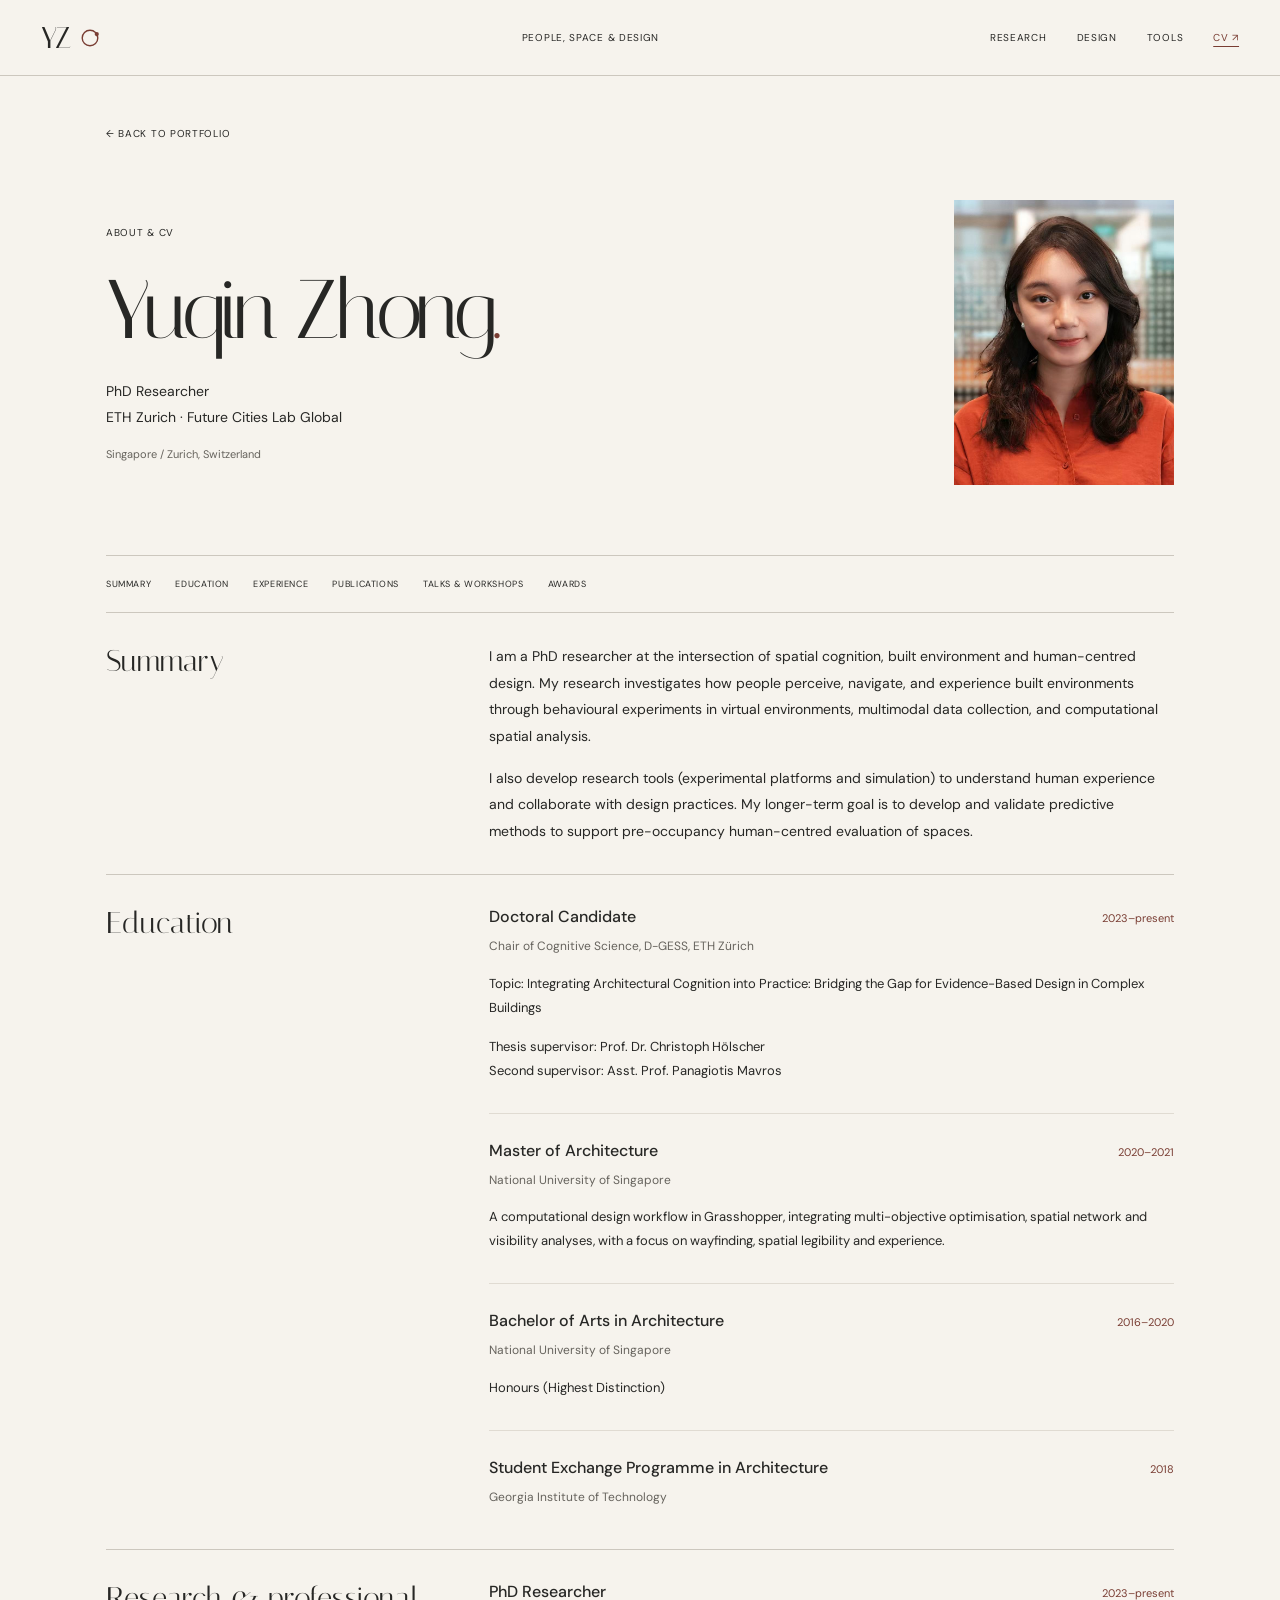
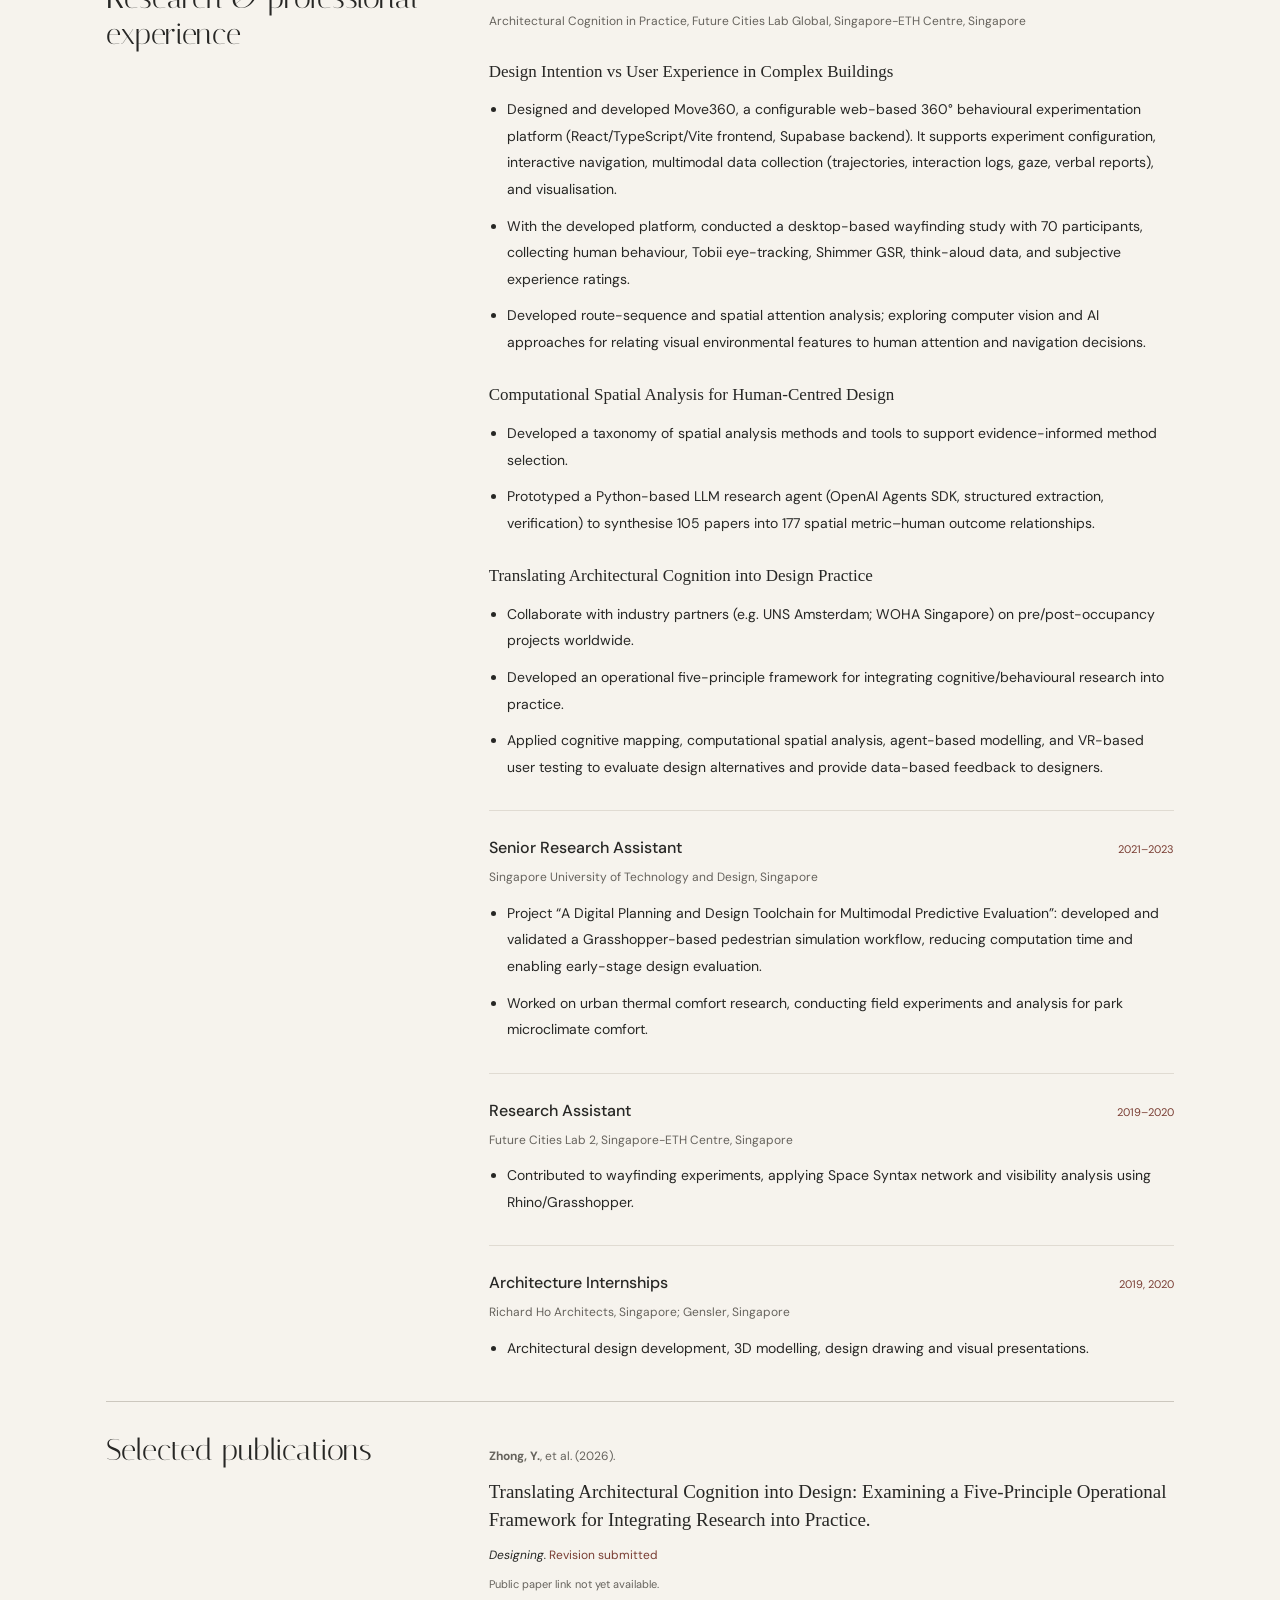
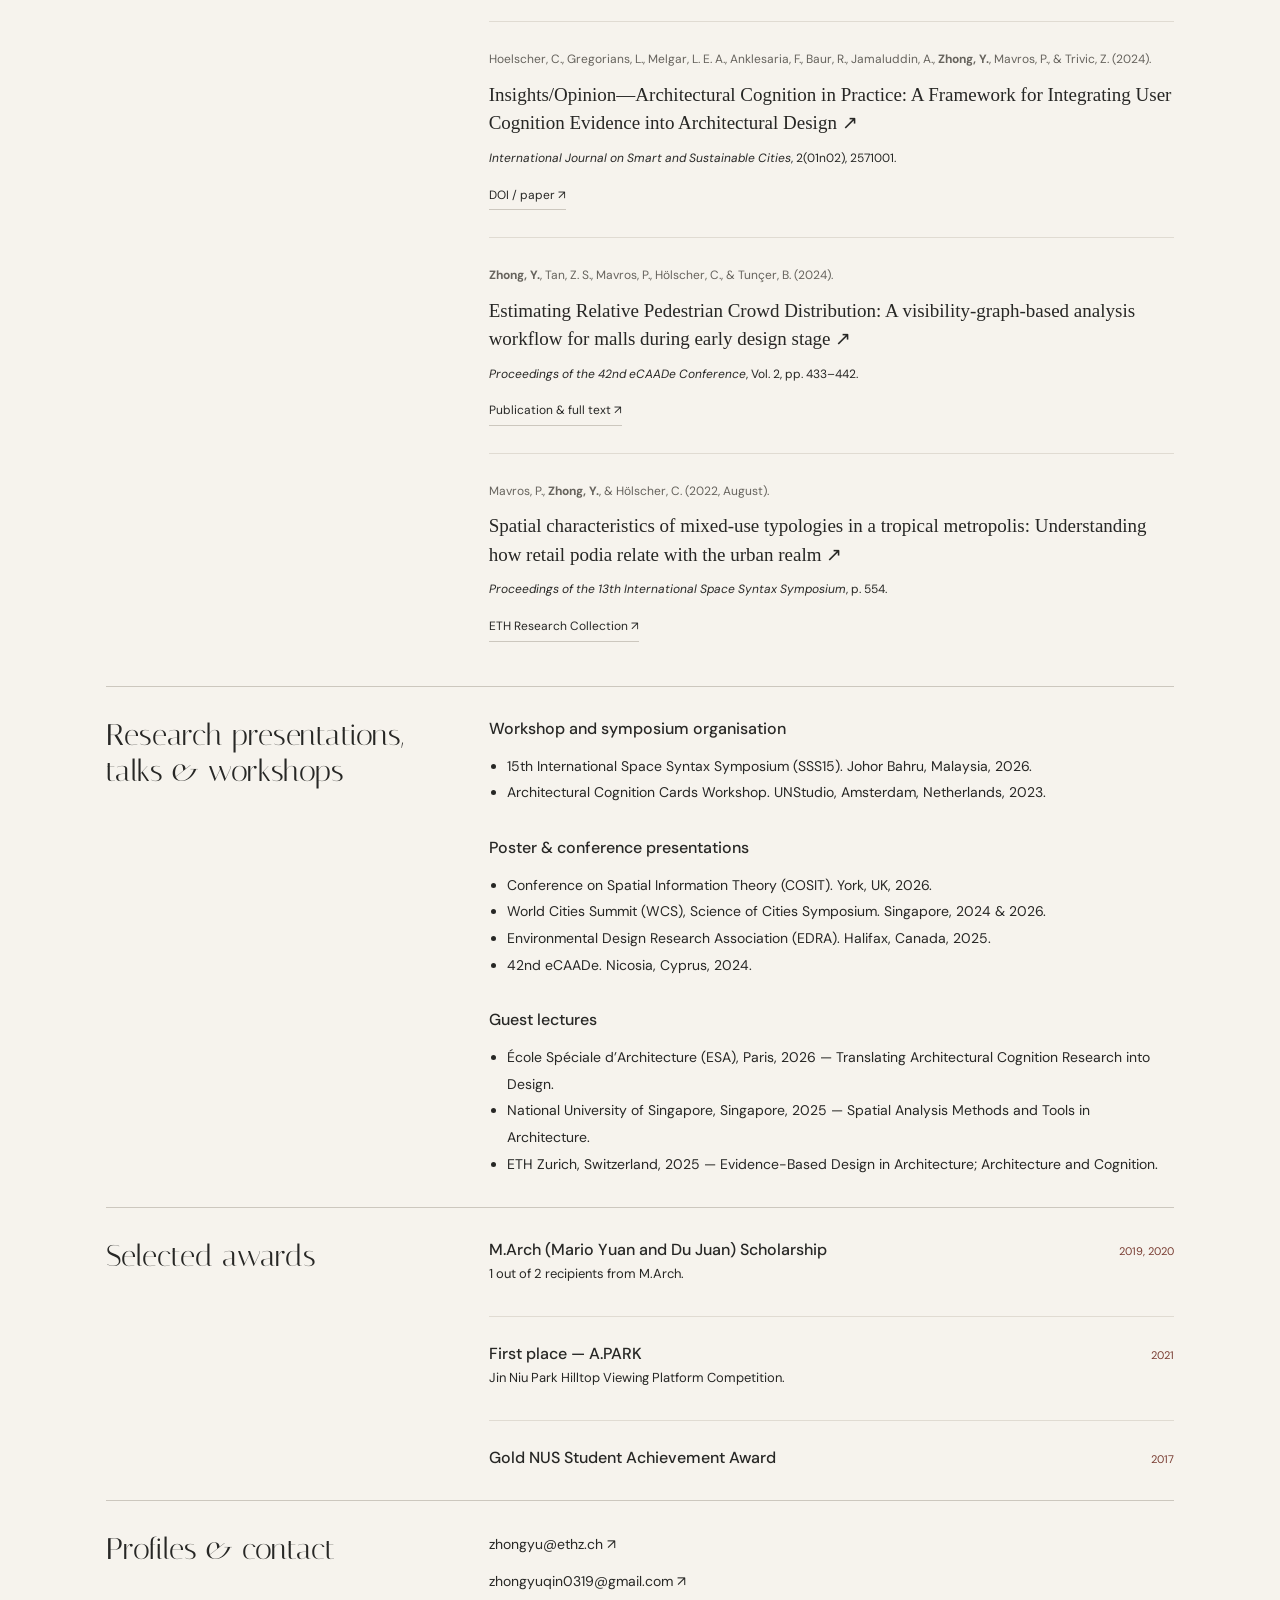
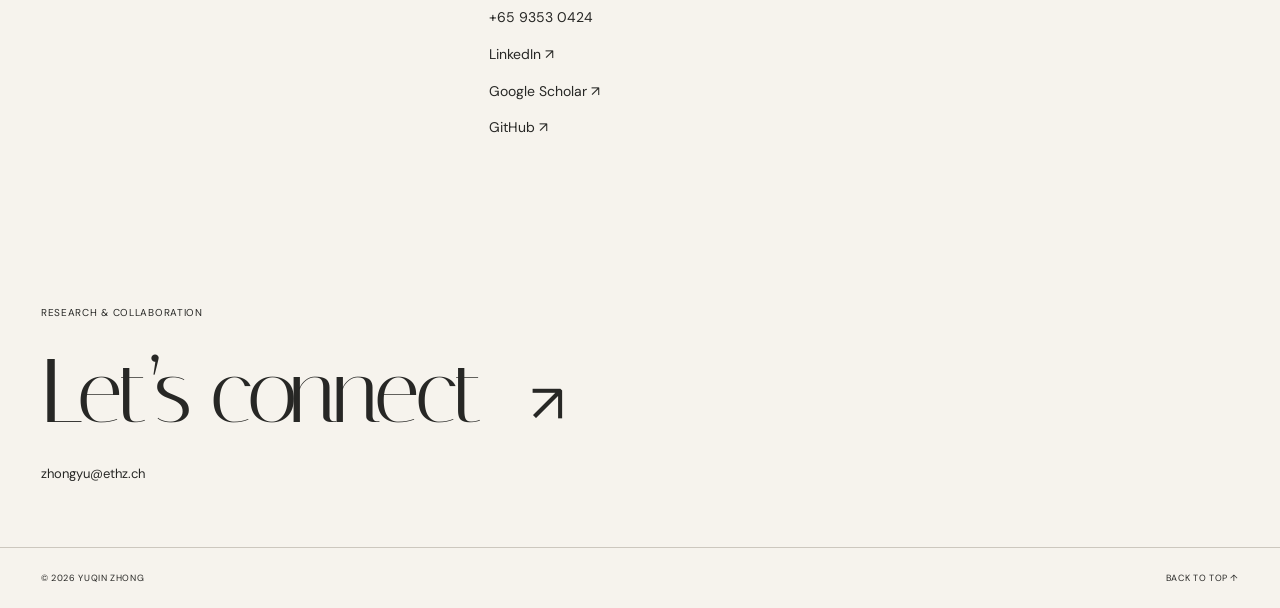
==== cv.html @ 1ef0e6fb "Update portfolio layout, dedicated section tabs, abstract human-space illustration, and favicon" ====
<!DOCTYPE html><html lang="en"><head><meta charset="UTF-8"><meta name="viewport" content="width=device-width, initial-scale=1.0"><meta name="description" content="Yuqin Zhong — PhD researcher at ETH Zurich and Future Cities Lab Global. Spatial cognition, human behaviour and computational spatial analysis."><title>About & CV — Yuqin Zhong</title><link rel="icon" type="image/svg+xml" href="assets/favicon.svg"><link rel="preconnect" href="https://fonts.googleapis.com"><link rel="preconnect" href="https://fonts.gstatic.com" crossorigin><link href="https://fonts.googleapis.com/css2?family=DM+Sans:wght@400;500;600&family=Italiana&display=swap" rel="stylesheet"><link rel="stylesheet" href="styles.css"><script src="script.js" defer></script></head><body><a class="skip-link" href="#cv">Skip to profile</a><header class="site-header"><a class="wordmark" href="index.html" aria-label="Yuqin Zhong, home">YZ<span class="mark-dot" aria-hidden="true"><img src="assets/favicon.svg" alt="" width="22" height="22"></span></a><span class="header-caption">People, space & design</span><nav aria-label="Main navigation"><a href="research.html">Research</a><a href="design.html">Design</a><a href="tools.html">Tools</a><a href="cv.html" aria-current="page">CV ↗</a></nav></header><main id="top" class="cv-main">
<a class="back-link" href="index.html">← Back to portfolio</a>
<section class="cv-header" id="cv"><div><span class="eyebrow">About & CV</span><h1>Yuqin Zhong<span class="name-period">.</span></h1><p>PhD Researcher<br>ETH Zurich · Future Cities Lab Global</p><p class="cv-location">Singapore / Zurich, Switzerland</p></div><img src="assets/portrait.jpg" alt="Yuqin Zhong" width="240" height="310"></section>
<nav class="cv-index" aria-label="CV sections"><a href="#summary">Summary</a><a href="#education">Education</a><a href="#experience">Experience</a><a href="#publications">Publications</a><a href="#talks">Talks & workshops</a><a href="#awards">Awards</a></nav>
<section class="cv-section" id="summary"><h2>Summary</h2><div class="cv-section-body"><p>I am a PhD researcher at the intersection of spatial cognition, built environment and human-centred design. My research investigates how people perceive, navigate, and experience built environments through behavioural experiments in virtual environments, multimodal data collection, and computational spatial analysis.</p><p>I also develop research tools (experimental platforms and simulation) to understand human experience and collaborate with design practices. My longer-term goal is to develop and validate predictive methods to support pre-occupancy human-centred evaluation of spaces.</p></div></section>
<section class="cv-section" id="education"><h2>Education</h2><div class="cv-section-body"><article class="cv-entry"><div class="cv-entry-heading"><h3>Doctoral Candidate</h3><span class="cv-date">2023–present</span></div><p class="cv-organisation">Chair of Cognitive Science, D-GESS, ETH Zürich</p><p>Topic: Integrating Architectural Cognition into Practice: Bridging the Gap for Evidence-Based Design in Complex Buildings</p><p>Thesis supervisor: Prof. Dr. Christoph Hölscher<br>Second supervisor: Asst. Prof. Panagiotis Mavros</p></article><article class="cv-entry"><div class="cv-entry-heading"><h3>Master of Architecture</h3><span class="cv-date">2020–2021</span></div><p class="cv-organisation">National University of Singapore</p><p>A computational design workflow in Grasshopper, integrating multi-objective optimisation, spatial network and visibility analyses, with a focus on wayfinding, spatial legibility and experience.</p></article><article class="cv-entry"><div class="cv-entry-heading"><h3>Bachelor of Arts in Architecture</h3><span class="cv-date">2016–2020</span></div><p class="cv-organisation">National University of Singapore</p><p>Honours (Highest Distinction)</p></article><article class="cv-entry"><div class="cv-entry-heading"><h3>Student Exchange Programme in Architecture</h3><span class="cv-date">2018</span></div><p class="cv-organisation">Georgia Institute of Technology</p></article></div></section>
<section class="cv-section" id="experience"><h2>Research & professional experience</h2><div class="cv-section-body"><article class="cv-entry"><div class="cv-entry-heading"><h3>PhD Researcher</h3><span class="cv-date">2023–present</span></div><p class="cv-organisation">Architectural Cognition in Practice, Future Cities Lab Global, Singapore-ETH Centre, Singapore</p><h4>Design Intention vs User Experience in Complex Buildings</h4><ul><li>Designed and developed Move360, a configurable web-based 360° behavioural experimentation platform (React/TypeScript/Vite frontend, Supabase backend). It supports experiment configuration, interactive navigation, multimodal data collection (trajectories, interaction logs, gaze, verbal reports), and visualisation.</li><li>With the developed platform, conducted a desktop-based wayfinding study with 70 participants, collecting human behaviour, Tobii eye-tracking, Shimmer GSR, think-aloud data, and subjective experience ratings.</li><li>Developed route-sequence and spatial attention analysis; exploring computer vision and AI approaches for relating visual environmental features to human attention and navigation decisions.</li></ul><h4>Computational Spatial Analysis for Human-Centred Design</h4><ul><li>Developed a taxonomy of spatial analysis methods and tools to support evidence-informed method selection.</li><li>Prototyped a Python-based LLM research agent (OpenAI Agents SDK, structured extraction, verification) to synthesise 105 papers into 177 spatial metric–human outcome relationships.</li></ul><h4>Translating Architectural Cognition into Design Practice</h4><ul><li>Collaborate with industry partners (e.g. UNS Amsterdam; WOHA Singapore) on pre/post-occupancy projects worldwide.</li><li>Developed an operational five-principle framework for integrating cognitive/behavioural research into practice.</li><li>Applied cognitive mapping, computational spatial analysis, agent-based modelling, and VR-based user testing to evaluate design alternatives and provide data-based feedback to designers.</li></ul></article><article class="cv-entry"><div class="cv-entry-heading"><h3>Senior Research Assistant</h3><span class="cv-date">2021–2023</span></div><p class="cv-organisation">Singapore University of Technology and Design, Singapore</p><ul><li>Project “A Digital Planning and Design Toolchain for Multimodal Predictive Evaluation”: developed and validated a Grasshopper-based pedestrian simulation workflow, reducing computation time and enabling early-stage design evaluation.</li><li>Worked on urban thermal comfort research, conducting field experiments and analysis for park microclimate comfort.</li></ul></article><article class="cv-entry"><div class="cv-entry-heading"><h3>Research Assistant</h3><span class="cv-date">2019–2020</span></div><p class="cv-organisation">Future Cities Lab 2, Singapore-ETH Centre, Singapore</p><ul><li>Contributed to wayfinding experiments, applying Space Syntax network and visibility analysis using Rhino/Grasshopper.</li></ul></article><article class="cv-entry"><div class="cv-entry-heading"><h3>Architecture Internships</h3><span class="cv-date">2019, 2020</span></div><p class="cv-organisation">Richard Ho Architects, Singapore; Gensler, Singapore</p><ul><li>Architectural design development, 3D modelling, design drawing and visual presentations.</li></ul></article></div></section>
<section class="cv-section" id="publications"><h2>Selected publications</h2><div class="cv-section-body"><ol class="publication-list">
<li><p class="publication-authors"><strong>Zhong, Y.</strong>, et al. (2026).</p><h3>Translating Architectural Cognition into Design: Examining a Five-Principle Operational Framework for Integrating Research into Practice.</h3><p><em>Designing.</em> <span class="publication-status">Revision submitted</span></p><p class="publication-note">Public paper link not yet available.</p></li>
<li><p class="publication-authors">Hoelscher, C., Gregorians, L., Melgar, L. E. A., Anklesaria, F., Baur, R., Jamaluddin, A., <strong>Zhong, Y.</strong>, Mavros, P., & Trivic, Z. (2024).</p><h3><a href="https://doi.org/10.1142/S2972426025710011" target="_blank" rel="noopener">Insights/Opinion—Architectural Cognition in Practice: A Framework for Integrating User Cognition Evidence into Architectural Design ↗</a></h3><p><em>International Journal on Smart and Sustainable Cities</em>, 2(01n02), 2571001.</p><p class="paper-link"><a href="https://doi.org/10.1142/S2972426025710011" target="_blank" rel="noopener">DOI / paper ↗</a></p></li>
<li><p class="publication-authors"><strong>Zhong, Y.</strong>, Tan, Z. S., Mavros, P., Hölscher, C., & Tunçer, B. (2024).</p><h3><a href="https://research.tue.nl/en/publications/estimating-relative-pedestrian-crowd-distribution-a-visibility-gr/" target="_blank" rel="noopener">Estimating Relative Pedestrian Crowd Distribution: A visibility-graph-based analysis workflow for malls during early design stage ↗</a></h3><p><em>Proceedings of the 42nd eCAADe Conference</em>, Vol. 2, pp. 433–442.</p><p class="paper-link"><a href="https://research.tue.nl/en/publications/estimating-relative-pedestrian-crowd-distribution-a-visibility-gr/" target="_blank" rel="noopener">Publication & full text ↗</a></p></li>
<li><p class="publication-authors">Mavros, P., <strong>Zhong, Y.</strong>, & Hölscher, C. (2022, August).</p><h3><a href="https://www.research-collection.ethz.ch/entities/publication/57de37d3-b389-4fc4-a4e7-7bfcd9b59e7b" target="_blank" rel="noopener">Spatial characteristics of mixed-use typologies in a tropical metropolis: Understanding how retail podia relate with the urban realm ↗</a></h3><p><em>Proceedings of the 13th International Space Syntax Symposium</em>, p. 554.</p><p class="paper-link"><a href="https://www.research-collection.ethz.ch/entities/publication/57de37d3-b389-4fc4-a4e7-7bfcd9b59e7b" target="_blank" rel="noopener">ETH Research Collection ↗</a></p></li>
</ol></div></section>
<section class="cv-section" id="talks"><h2>Research presentations, talks & workshops</h2><div class="cv-section-body"><h3>Workshop and symposium organisation</h3><ul><li>15th International Space Syntax Symposium (SSS15). Johor Bahru, Malaysia, 2026.</li><li>Architectural Cognition Cards Workshop. UNStudio, Amsterdam, Netherlands, 2023.</li></ul><h3>Poster & conference presentations</h3><ul><li>Conference on Spatial Information Theory (COSIT). York, UK, 2026.</li><li>World Cities Summit (WCS), Science of Cities Symposium. Singapore, 2024 & 2026.</li><li>Environmental Design Research Association (EDRA). Halifax, Canada, 2025.</li><li>42nd eCAADe. Nicosia, Cyprus, 2024.</li></ul><h3>Guest lectures</h3><ul><li>École Spéciale d’Architecture (ESA), Paris, 2026 — Translating Architectural Cognition Research into Design.</li><li>National University of Singapore, Singapore, 2025 — Spatial Analysis Methods and Tools in Architecture.</li><li>ETH Zurich, Switzerland, 2025 — Evidence-Based Design in Architecture; Architecture and Cognition.</li></ul></div></section>
<section class="cv-section" id="awards"><h2>Selected awards</h2><div class="cv-section-body"><article class="cv-entry"><div class="cv-entry-heading"><h3>M.Arch (Mario Yuan and Du Juan) Scholarship</h3><span class="cv-date">2019, 2020</span></div><p>1 out of 2 recipients from M.Arch.</p></article><article class="cv-entry"><div class="cv-entry-heading"><h3>First place — A.PARK</h3><span class="cv-date">2021</span></div><p>Jin Niu Park Hilltop Viewing Platform Competition.</p></article><article class="cv-entry"><div class="cv-entry-heading"><h3>Gold NUS Student Achievement Award</h3><span class="cv-date">2017</span></div></article></div></section>
<section class="cv-section" id="profiles"><h2>Profiles & contact</h2><div class="cv-section-body"><div class="cv-links"><a href="mailto:zhongyu@ethz.ch">zhongyu@ethz.ch ↗</a><a href="mailto:zhongyuqin0319@gmail.com">zhongyuqin0319@gmail.com ↗</a><a href="tel:+6593530424">+65 9353 0424</a><a href="https://www.linkedin.com/in/yuqin-zhong-539b4711b/" target="_blank" rel="noopener">LinkedIn ↗</a><a href="https://scholar.google.com/citations?user=FOmfnWUAAAAJ&hl=en" target="_blank" rel="noopener">Google Scholar ↗</a><a href="https://github.com/yuqin-z" target="_blank" rel="noopener">GitHub ↗</a></div></div></section>
</main><footer id="contact"><div class="contact-top"><span class="eyebrow">Research & collaboration</span><a class="contact-link" href="mailto:zhongyu@ethz.ch">Let’s connect <span aria-hidden="true">↗</span></a><a href="mailto:zhongyu@ethz.ch">zhongyu@ethz.ch</a></div><div class="footer-bottom"><span>© 2026 Yuqin Zhong</span><a href="#top">Back to top ↑</a></div></footer></body></html>
---- styles.css ----
:root {
  --paper:#f6f3ed; --ink:#272725; --muted:#66635d; --line:#ccc7be;
  --accent:#793d33; --serif:'Italiana',Georgia,serif; --sans:'DM Sans',Arial,sans-serif;
  --gutter:clamp(22px,3.2vw,60px);
}
*{box-sizing:border-box}
html{scroll-behavior:smooth;scroll-padding-top:25px}
body{margin:0;background:var(--paper);color:var(--ink);font-family:var(--sans);-webkit-font-smoothing:antialiased}
a{color:inherit;text-decoration:none} a,summary{-webkit-tap-highlight-color:transparent}
a:focus-visible,summary:focus-visible{outline:2px solid var(--accent);outline-offset:5px}
a:hover{text-decoration:underline;text-underline-offset:5px}
img{display:block;max-width:100%} p,h1,h2,h3{margin:0}
::selection{background:#d8b7a7}
.skip-link{position:absolute;top:-80px;left:20px;z-index:20;padding:15px;background:var(--paper)}
.skip-link:focus{top:12px}
.site-header{height:76px;display:flex;align-items:center;justify-content:space-between;gap:24px;padding:14px var(--gutter);border-bottom:1px solid var(--line)}
.wordmark{font-family:var(--serif);font-size:30px;letter-spacing:-2px;display:flex;align-items:center;gap:10px}
.wordmark:hover{text-decoration:none}
.mark-dot{display:inline-flex;width:22px;height:22px;color:var(--accent)}
.mark-dot img,.mark-dot svg{width:100%;height:100%;display:block}
.header-caption,nav,.eyebrow,.project-category,.gallery-caption,.footer-bottom,.item-index,.status-label,.back-link{font-size:10px;letter-spacing:.07em;text-transform:uppercase}
nav{display:flex;gap:30px}nav a[aria-current="page"]{color:var(--accent);text-decoration:underline;text-underline-offset:5px}.header-caption{margin-left:90px}
.project-grid{display:grid;grid-template-columns:repeat(4,minmax(0,1fr))}
.identity-panel,.project{position:relative;min-height:650px;height:calc(100svh - 76px);max-height:1100px;border-right:1px solid var(--line);overflow:hidden}
.identity-panel{padding:35px clamp(20px,2.3vw,42px);display:flex;flex-direction:column;align-items:flex-start;transition:background .3s}
.identity-panel:hover{text-decoration:none;background:#eee8df}
.identity-panel:focus-visible{outline-offset:-7px}
.identity-panel h1{font-family:var(--serif);font-size:clamp(65px,6.7vw,120px);font-weight:400;line-height:.92;letter-spacing:-.06em;margin-top:60px}
.name-period{color:var(--accent)}
.identity-role{font-size:12px;margin-top:27px}
.identity-affiliation{font-size:11px;line-height:1.6;color:var(--muted);margin-top:6px}
.identity-intro{font-family:var(--serif);font-size:clamp(20px,1.8vw,31px);line-height:1.2;letter-spacing:-.02em;margin-top:36px}
.identity-bottom{display:flex;align-items:flex-end;justify-content:space-between;gap:15px;width:100%;margin-top:auto;padding-top:28px;font-size:10px}
.identity-bottom img{width:65px;height:83px;object-fit:cover;filter:grayscale(1);opacity:.85}
.identity-bottom span span{font-size:20px;margin-left:8px}
.project{isolation:isolate;--panel:#e4dace;background:var(--panel)}
.project:last-child{border-right:0}
.project-design{--panel:#e2e3da}.project-tools{--panel:#d7dfd9}
.project summary{list-style:none;position:absolute;inset:0;cursor:pointer;z-index:2}
.project summary::-webkit-details-marker{display:none}
.project summary:focus-visible{outline:3px solid var(--accent);outline-offset:-7px}
.project-art{position:absolute;width:100%;height:100%;object-fit:cover;transition:opacity .4s,transform .8s}
.project-heading{position:absolute;top:35px;left:clamp(20px,2.3vw,42px);right:20px;display:block;z-index:2}
.project-category{display:block;margin-bottom:57px;font-size:9px;letter-spacing:.06em}
.project-title{font-family:var(--serif);font-size:clamp(40px,4.3vw,76px);font-weight:400;letter-spacing:-.05em;line-height:1;display:block}
.project-subtitle{font-size:11px;line-height:1.5;display:block;margin-top:18px}
.project-number{position:absolute;left:clamp(17px,1.8vw,36px);bottom:60px;font-family:var(--serif);font-size:clamp(140px,16vw,290px);letter-spacing:-.09em;line-height:1;color:var(--accent);transition:opacity .3s,transform .5s}
.project-bottom{position:absolute;bottom:32px;left:clamp(20px,2.3vw,42px);right:22px;display:flex;align-items:center;justify-content:flex-end;gap:12px;font-size:9px}
.art-note{font-size:8px;letter-spacing:.03em}.reveal-label{display:flex;align-items:center;gap:8px;white-space:nowrap}.toggle-symbol{font-size:21px;font-weight:400}
.project-description{position:relative;z-index:3;margin:0;padding:245px clamp(20px,2.3vw,42px) 85px;pointer-events:none;font-size:13px;line-height:1.65;animation:reveal .35s ease both}
.detail-lead{font-family:Georgia,serif;font-size:clamp(22px,1.9vw,32px);line-height:1.18;letter-spacing:-.035em;margin-bottom:20px}
.method-list{margin-top:28px;display:flex;flex-direction:column;font-size:10px;letter-spacing:.01em}
.method-list span{border-top:1px solid #bfb8ad;padding:8px 0}
.section-link{pointer-events:auto;display:flex;justify-content:space-between;align-items:center;gap:15px;font-size:11px;margin-top:27px;border-bottom:1px solid var(--ink);padding-bottom:7px}
.section-link span{font-size:20px}
.project[open] .project-art{opacity:.06;transform:scale(1.03)}
.project[open] .project-number{opacity:0;transform:translateY(20px)}
.project[open] .art-note{visibility:hidden}
.project[open] .toggle-symbol{transform:rotate(45deg)}
.gallery-caption{padding:16px var(--gutter);border-top:1px solid var(--line);border-bottom:1px solid var(--line);display:flex;align-items:center;justify-content:space-between;gap:20px;color:var(--muted);font-size:9px;text-transform:none;letter-spacing:.015em}
.gallery-caption a{color:var(--ink)}
.work-section{display:grid;grid-template-columns:1fr 1.45fr;gap:100px;padding:85px var(--gutter);border-bottom:1px solid var(--line);align-items:start}
.section-intro{position:sticky;top:36px;align-self:start}
.section-intro .back-link{display:block;margin-bottom:32px;color:var(--muted)}
.section-intro h1,.section-intro h2{font-family:var(--serif);font-size:clamp(42px,4.3vw,72px);font-weight:400;letter-spacing:-.04em;line-height:1.06;margin-top:30px}
.section-intro>p{font-size:13px;line-height:1.8;max-width:300px;margin-top:25px;color:var(--muted)}
.project-nav{margin-top:40px;display:flex;flex-direction:column;max-width:340px;border-bottom:1px solid var(--line)}
.project-nav a{display:grid;grid-template-columns:36px 1fr;gap:12px;align-items:baseline;padding:11px 0;border-top:1px solid var(--line);font-size:12px;line-height:1.45;color:var(--muted);transition:color .2s,padding-left .2s}
.project-nav a span:first-child{font-size:10px;letter-spacing:.07em;color:var(--accent)}
.project-nav a:hover,.project-nav a[aria-current="location"]{color:var(--ink);text-decoration:none;padding-left:6px}
.project-nav a[aria-current="location"] span:last-child{font-weight:500}
.work-list article{display:flex;gap:25px;padding:27px 0;border-top:1px solid var(--line);scroll-margin-top:36px}
.work-list article:first-child{padding-top:0;border-top:0}
.item-index{color:var(--accent);padding-top:5px;white-space:nowrap}
.work-list h2,.work-list h3{font-family:var(--serif);font-size:32px;font-weight:400;line-height:1.1;letter-spacing:-.025em}
.work-list p{max-width:500px;font-size:14px;line-height:1.8;margin-top:13px}
.work-list .item-subtitle{font-size:11px;color:var(--accent);margin-top:8px}
.work-list .item-note{font-size:11px;color:var(--muted)}
.status-label{display:inline-block;font-size:8px;border:1px solid var(--line);padding:4px 8px;margin-top:15px}
.contact-top{display:flex;flex-direction:column;align-items:flex-start;padding:65px var(--gutter);gap:24px}
.contact-link{font-family:var(--serif);font-size:clamp(46px,7vw,110px);line-height:1.1;letter-spacing:-.05em}
.contact-link span{font-family:var(--sans);font-size:.6em;margin-left:30px}
.contact-top>a:last-child{font-size:13px}
.footer-bottom{padding:24px var(--gutter);border-top:1px solid var(--line);display:flex;justify-content:space-between;gap:20px;font-size:9px}
.cv-main{max-width:1150px;margin:auto;padding:45px var(--gutter) 70px}
.back-link{display:inline-block;margin-bottom:60px}
.cv-header{display:flex;justify-content:space-between;align-items:center;gap:40px;margin-bottom:70px}
.cv-header h1{font-family:var(--serif);font-size:clamp(55px,6.5vw,100px);font-weight:400;letter-spacing:-.05em;margin:20px 0}
.cv-header p{font-size:14px;line-height:1.8}
.cv-header img{width:170px;height:220px;object-fit:cover;filter:saturate(.6)}
.cv-section{display:grid;grid-template-columns:1fr 2fr;gap:40px;border-top:1px solid var(--line);padding:30px 0;font-size:14px;line-height:1.9}
.cv-section h2{font-family:var(--serif);font-size:30px;font-weight:400;line-height:1.2}
.cv-section p+p{margin-top:15px}.cv-section ul{margin:0;padding-left:18px}
.cv-links{display:flex;align-items:flex-start;flex-direction:column;gap:10px}
.draft-note{border-top:1px solid var(--line);padding-top:25px;font-size:11px;color:var(--muted);line-height:1.7}
@keyframes reveal{from{opacity:0;transform:translateY(8px)}to{opacity:1;transform:translateY(0)}}
@media(min-width:1600px){.project-description{padding-top:330px;font-size:15px}.project-category{font-size:11px}.project-subtitle{font-size:13px}.project-bottom{font-size:11px}.art-note{font-size:10px}.identity-role{font-size:15px}.identity-affiliation{font-size:13px}.method-list{font-size:12px}}
@media(max-width:1100px){.project-grid{grid-template-columns:repeat(2,minmax(0,1fr))}.identity-panel,.project{height:700px;min-height:700px;border-bottom:1px solid var(--line)}.project:nth-child(2){border-right:0}.identity-panel h1{font-size:95px}.identity-intro{font-size:27px}.project-title{font-size:65px}.project-number{font-size:230px}.project-description{padding-top:260px;font-size:14px}.project-heading{left:30px}.project-description{padding-left:30px;padding-right:30px}.project-bottom{left:30px}.detail-lead{font-size:28px}.header-caption{margin-left:0}.work-section{gap:50px}.gallery-caption>span:nth-child(2){max-width:200px;line-height:1.6}}
@media(max-width:640px){.site-header{height:70px;gap:12px}.header-caption{display:none}nav{gap:15px;font-size:9px}.wordmark{font-size:25px;gap:8px}.mark-dot{width:18px;height:18px}.project-grid{grid-template-columns:1fr}.identity-panel,.project{border-right:0;height:650px;min-height:650px}.identity-panel{height:calc(100svh - 70px);min-height:600px}.identity-panel h1{font-size:100px;margin-top:45px}.identity-intro{font-size:27px;margin-top:25px}.identity-role{font-size:14px}.identity-affiliation{font-size:12px}.identity-bottom img{width:60px;height:76px}.project-title{font-size:67px}.project-category{font-size:10px;margin-bottom:45px}.project-subtitle{font-size:12px}.project-description{padding-top:240px;max-width:520px}.project-number{font-size:230px}.project-bottom{font-size:11px}.art-note{font-size:9px}.project-art{object-position:center 58%}.gallery-caption{flex-wrap:wrap;font-size:10px}.gallery-caption>span:nth-child(2){max-width:none;order:3;width:100%}.work-section{grid-template-columns:1fr;gap:35px;padding-top:50px;padding-bottom:50px}.section-intro{position:static}.project-nav{max-width:none;margin-top:28px}.section-intro h1,.section-intro h2{font-size:47px;margin-top:20px}.section-intro>p{max-width:none}.work-list h2,.work-list h3{font-size:29px}.work-list article{gap:17px}.work-list p{font-size:13px}.contact-top{padding-top:45px;padding-bottom:45px}.footer-bottom{font-size:8px}.cv-header{align-items:flex-start;gap:20px}.cv-header h1{font-size:52px}.cv-header img{width:80px;height:105px;margin-top:30px}.cv-header p{font-size:12px}.cv-section{grid-template-columns:1fr;gap:20px}.back-link{margin-bottom:35px}}
@media(prefers-reduced-motion:reduce){html{scroll-behavior:auto}*,*::before,*::after{animation:none!important;transition:none!important}}

/* Portrait and project-content refinement */
.identity-panel{padding-top:28px;padding-bottom:28px}
.identity-panel h1{font-size:clamp(62px,6.2vw,110px);margin-top:34px}
.identity-role{margin-top:20px}
.identity-intro{margin-top:22px;font-size:clamp(20px,1.7vw,29px)}
.identity-bottom{padding-top:18px}
.identity-bottom img{width:120px;height:152px;flex-shrink:0;filter:none;opacity:1}
.identity-bottom>span{line-height:1.5}
.cv-header img{width:220px;height:285px;filter:none}
.portfolio-entry>div{min-width:0;flex:1}
.image-placeholder{position:relative;min-height:175px;margin-top:24px;background:#ece8e0;border:1px solid #d9d3c8;display:flex;align-items:center;justify-content:center;gap:20px;color:#6e685f}
.image-placeholder>span{font-family:var(--serif);font-size:55px;color:#b9b1a3;letter-spacing:-.06em}
.image-placeholder small{font-size:10px;letter-spacing:.03em}
.project-links,.paper-link{display:flex;flex-wrap:wrap;gap:10px 22px;font-size:11px;margin-top:17px;line-height:1.7}
.project-links:empty{display:none}
.project-links a,.paper-link a{border-bottom:1px solid var(--line);padding-bottom:3px}
.project-media{margin-top:24px;display:flex;flex-direction:column;gap:16px}
.project-media .image-placeholder{margin-top:0}
.project-media img,.project-media video{width:100%;height:auto;border:1px solid #d9d3c8;background:#ece8e0}
.cv-index{display:flex;flex-wrap:wrap;gap:12px 24px;padding:20px 0;border-top:1px solid var(--line);font-size:9px;line-height:1.8}
.cv-header .cv-location{font-size:11px;color:var(--muted);margin-top:15px}
.cv-section-body{min-width:0}
.cv-entry+.cv-entry{margin-top:30px;padding-top:25px;border-top:1px solid #e0dbd2}
.cv-entry-heading{display:flex;justify-content:space-between;align-items:baseline;gap:18px}
.cv-entry h3,.cv-section-body>h3{font-size:16px;font-weight:500;line-height:1.5}
.cv-date{font-size:11px;color:var(--accent);white-space:nowrap}
.cv-entry .cv-organisation{font-size:12px;color:var(--muted);line-height:1.7;margin-top:7px;margin-bottom:12px}
.cv-entry h4{font-family:Georgia,serif;font-weight:400;font-size:17px;line-height:1.5;margin:27px 0 12px}
.cv-entry li{margin-bottom:10px}
.cv-entry p{font-size:13px;line-height:1.85}
.cv-section-body>h3:not(:first-child){margin-top:30px}
.cv-section-body>h3+ul{margin-top:12px}
.publication-list{list-style:none;padding:0!important}
.publication-list>li+li{border-top:1px solid #e0dbd2;margin-top:27px;padding-top:27px}
.publication-list h3{font-family:Georgia,serif;font-weight:400;font-size:19px;line-height:1.5;margin:10px 0}
.publication-list p{font-size:12px;line-height:1.8}
.publication-list .publication-authors{font-size:12px;color:var(--muted)}
.publication-status{display:inline-block;color:var(--accent)}
.publication-list .publication-note{font-size:11px;color:var(--muted);margin-top:8px}
@media(min-width:1600px){.identity-bottom img{width:150px;height:190px}}
@media(max-width:1100px){.identity-panel h1{font-size:95px}.identity-intro{font-size:26px}.identity-bottom img{width:135px;height:171px}.cv-entry-heading{flex-wrap:wrap;gap:4px 18px}}
@media(max-width:640px){.identity-panel{min-height:680px}.identity-panel h1{font-size:92px;margin-top:32px}.identity-intro{font-size:25px;margin-top:22px}.identity-bottom img{width:125px;height:158px}.cv-header{flex-wrap:wrap;margin-bottom:40px}.cv-header img{width:150px;height:195px;margin-top:0}.cv-index{gap:10px 18px}.image-placeholder{min-height:145px}.cv-section{padding:28px 0}.cv-section h2{font-size:30px}.cv-entry h3{font-size:16px}.publication-list h3{font-size:18px}}
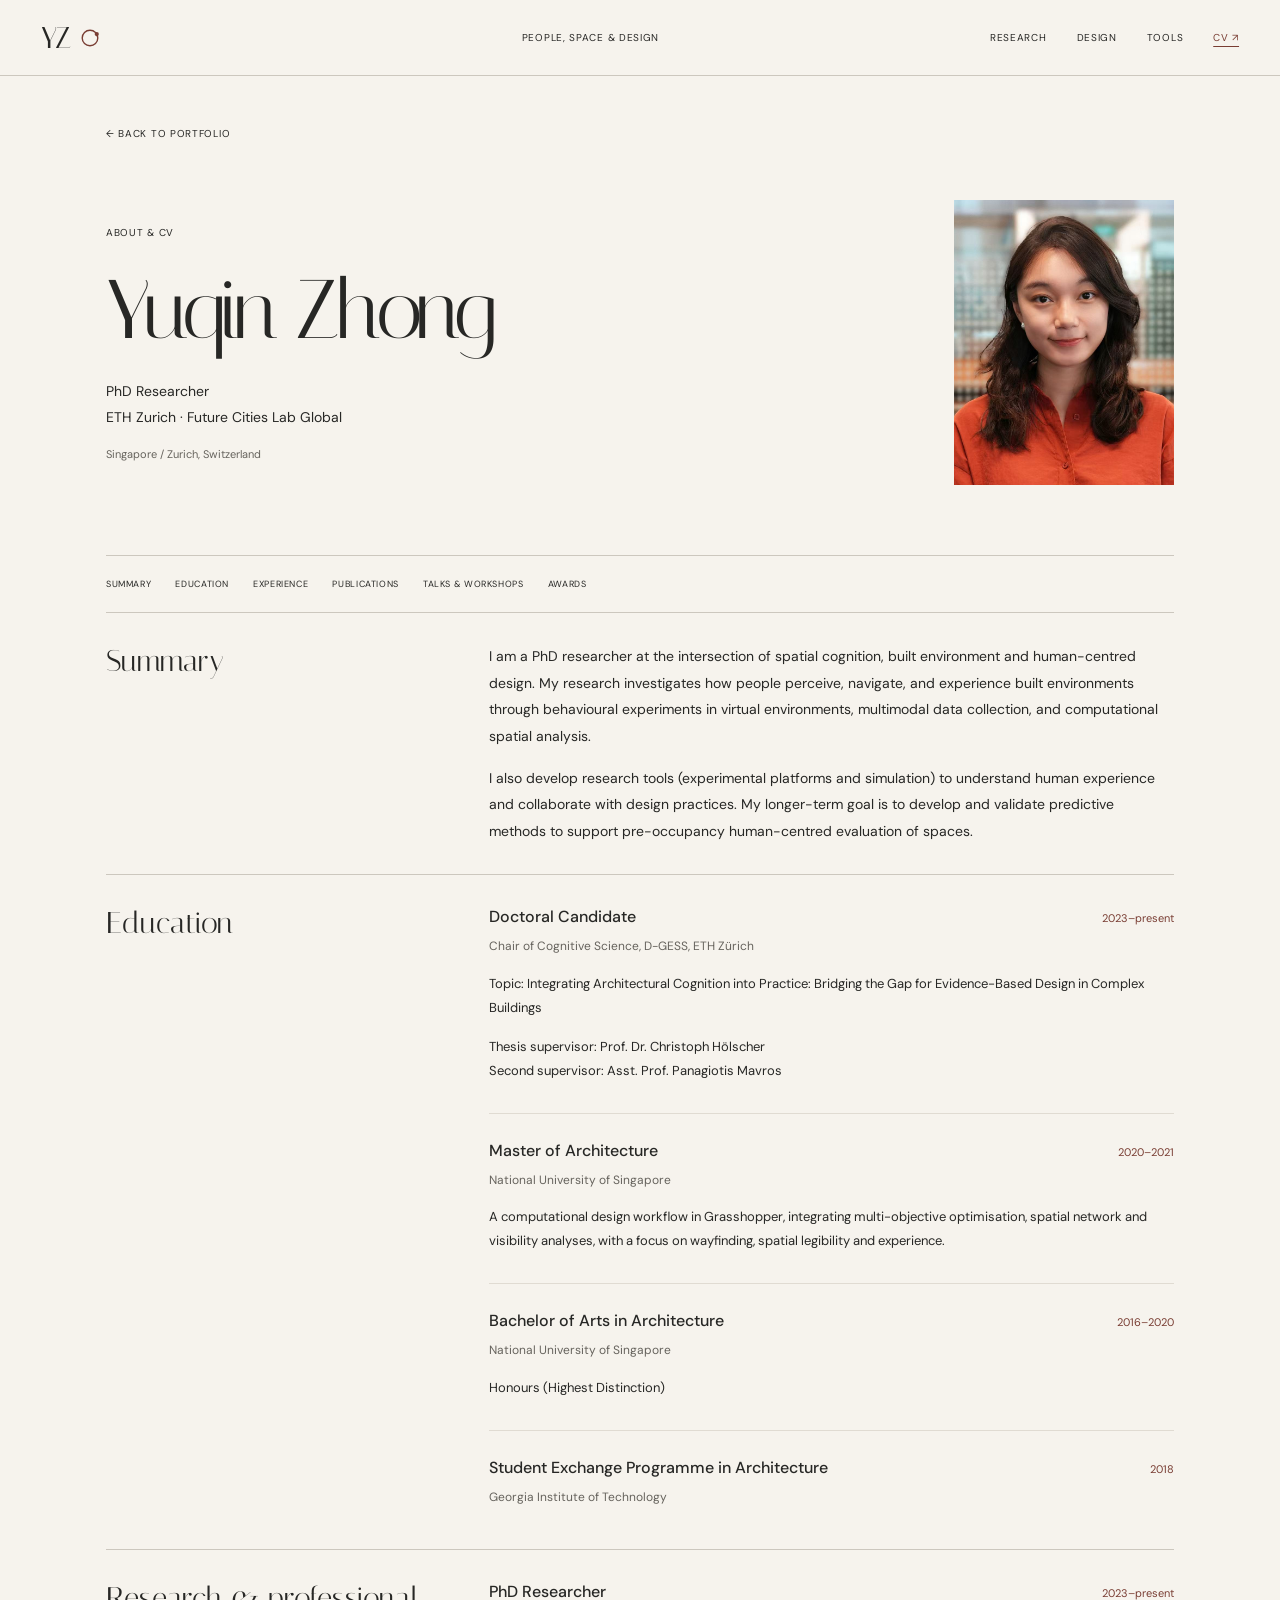
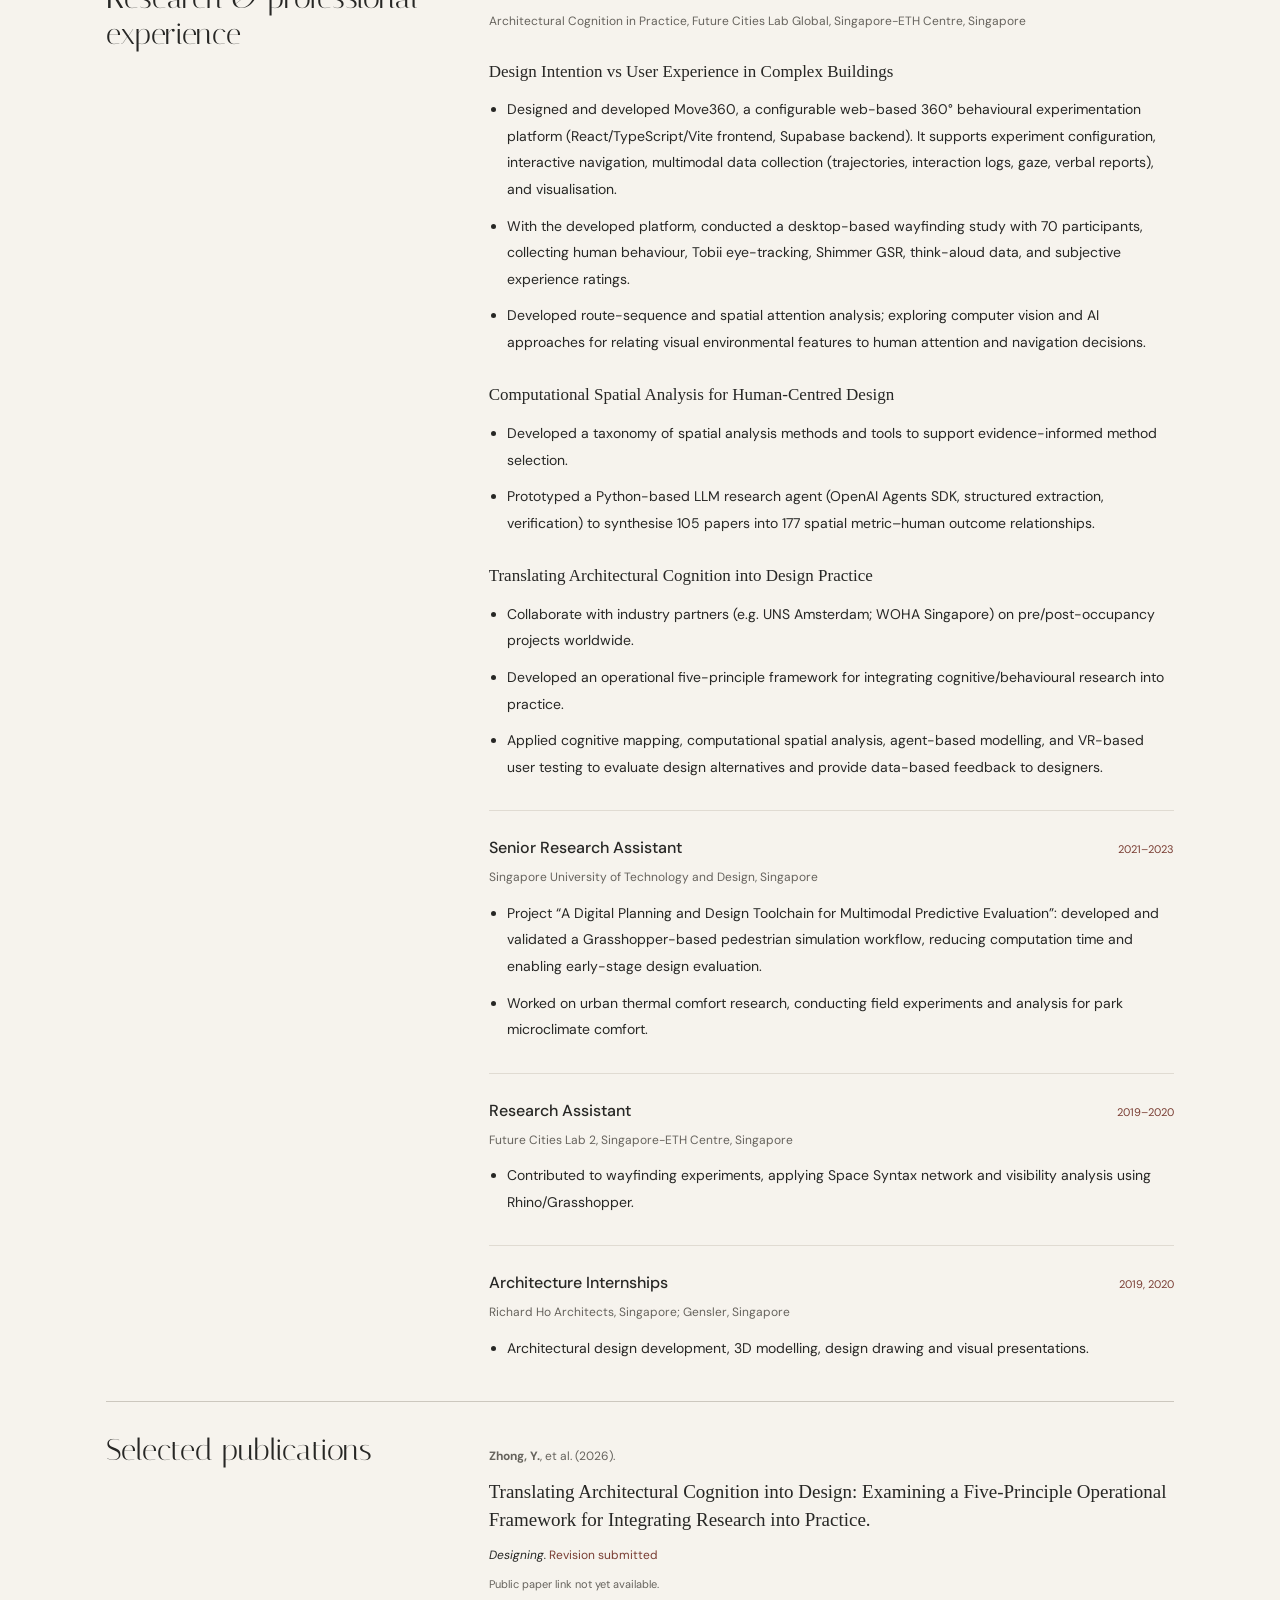
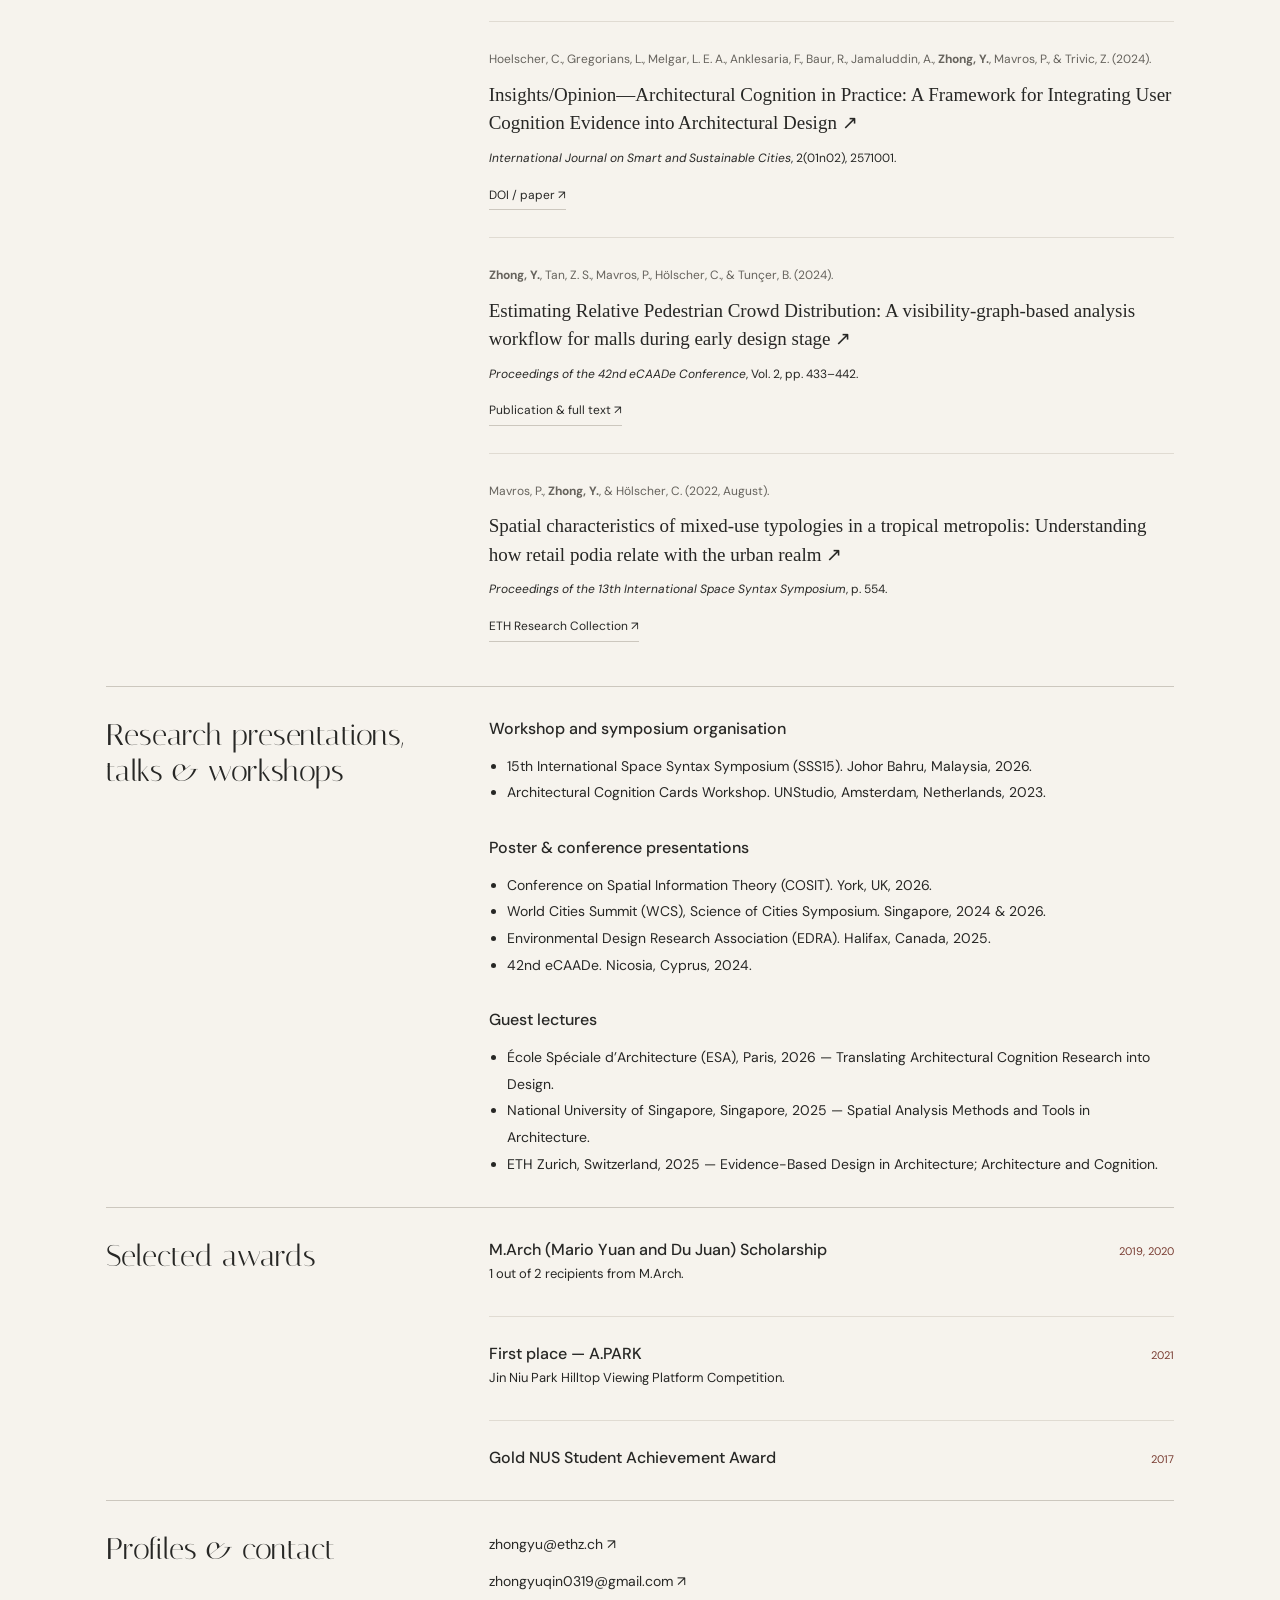
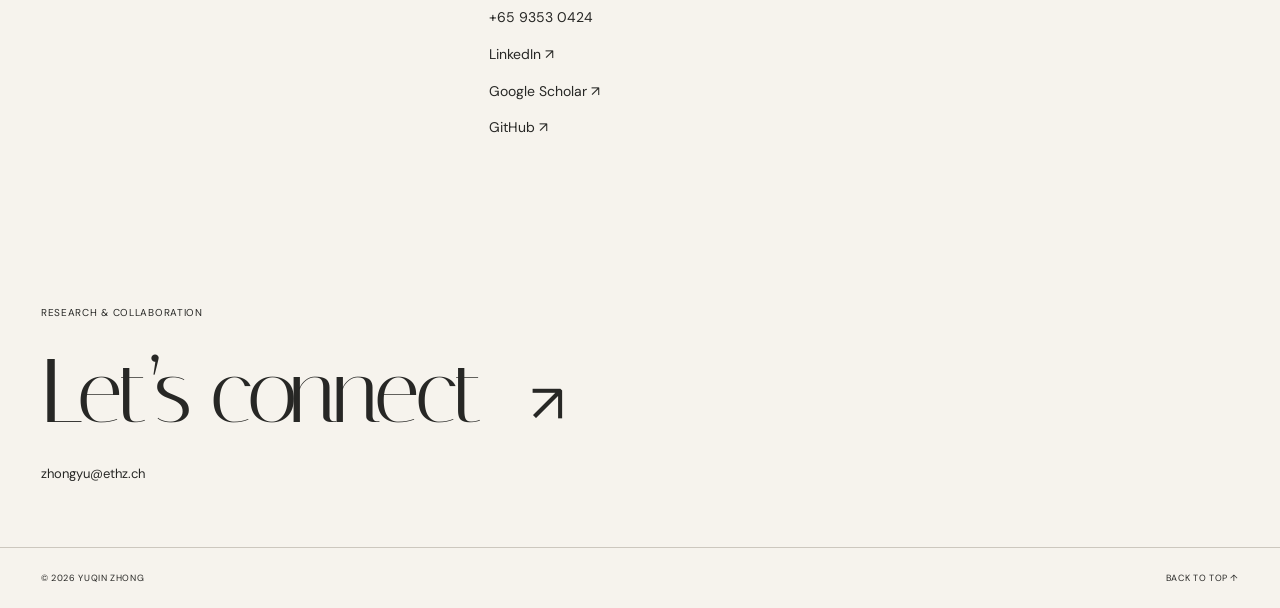
==== commit f55370a9: "Remove period next to name and make entire homepage panels clickable to open subpages" ====
--- a/cv.html
+++ b/cv.html
@@ -1,6 +1,6 @@
 <!DOCTYPE html><html lang="en"><head><meta charset="UTF-8"><meta name="viewport" content="width=device-width, initial-scale=1.0"><meta name="description" content="Yuqin Zhong — PhD researcher at ETH Zurich and Future Cities Lab Global. Spatial cognition, human behaviour and computational spatial analysis."><title>About & CV — Yuqin Zhong</title><link rel="icon" type="image/svg+xml" href="assets/favicon.svg"><link rel="preconnect" href="https://fonts.googleapis.com"><link rel="preconnect" href="https://fonts.gstatic.com" crossorigin><link href="https://fonts.googleapis.com/css2?family=DM+Sans:wght@400;500;600&family=Italiana&display=swap" rel="stylesheet"><link rel="stylesheet" href="styles.css"><script src="script.js" defer></script></head><body><a class="skip-link" href="#cv">Skip to profile</a><header class="site-header"><a class="wordmark" href="index.html" aria-label="Yuqin Zhong, home">YZ<span class="mark-dot" aria-hidden="true"><img src="assets/favicon.svg" alt="" width="22" height="22"></span></a><span class="header-caption">People, space & design</span><nav aria-label="Main navigation"><a href="research.html">Research</a><a href="design.html">Design</a><a href="tools.html">Tools</a><a href="cv.html" aria-current="page">CV ↗</a></nav></header><main id="top" class="cv-main">
 <a class="back-link" href="index.html">← Back to portfolio</a>
-<section class="cv-header" id="cv"><div><span class="eyebrow">About & CV</span><h1>Yuqin Zhong<span class="name-period">.</span></h1><p>PhD Researcher<br>ETH Zurich · Future Cities Lab Global</p><p class="cv-location">Singapore / Zurich, Switzerland</p></div><img src="assets/portrait.jpg" alt="Yuqin Zhong" width="240" height="310"></section>
+<section class="cv-header" id="cv"><div><span class="eyebrow">About & CV</span><h1>Yuqin Zhong</h1><p>PhD Researcher<br>ETH Zurich · Future Cities Lab Global</p><p class="cv-location">Singapore / Zurich, Switzerland</p></div><img src="assets/portrait.jpg" alt="Yuqin Zhong" width="240" height="310"></section>
 <nav class="cv-index" aria-label="CV sections"><a href="#summary">Summary</a><a href="#education">Education</a><a href="#experience">Experience</a><a href="#publications">Publications</a><a href="#talks">Talks & workshops</a><a href="#awards">Awards</a></nav>
 <section class="cv-section" id="summary"><h2>Summary</h2><div class="cv-section-body"><p>I am a PhD researcher at the intersection of spatial cognition, built environment and human-centred design. My research investigates how people perceive, navigate, and experience built environments through behavioural experiments in virtual environments, multimodal data collection, and computational spatial analysis.</p><p>I also develop research tools (experimental platforms and simulation) to understand human experience and collaborate with design practices. My longer-term goal is to develop and validate predictive methods to support pre-occupancy human-centred evaluation of spaces.</p></div></section>
 <section class="cv-section" id="education"><h2>Education</h2><div class="cv-section-body"><article class="cv-entry"><div class="cv-entry-heading"><h3>Doctoral Candidate</h3><span class="cv-date">2023–present</span></div><p class="cv-organisation">Chair of Cognitive Science, D-GESS, ETH Zürich</p><p>Topic: Integrating Architectural Cognition into Practice: Bridging the Gap for Evidence-Based Design in Complex Buildings</p><p>Thesis supervisor: Prof. Dr. Christoph Hölscher<br>Second supervisor: Asst. Prof. Panagiotis Mavros</p></article><article class="cv-entry"><div class="cv-entry-heading"><h3>Master of Architecture</h3><span class="cv-date">2020–2021</span></div><p class="cv-organisation">National University of Singapore</p><p>A computational design workflow in Grasshopper, integrating multi-objective optimisation, spatial network and visibility analyses, with a focus on wayfinding, spatial legibility and experience.</p></article><article class="cv-entry"><div class="cv-entry-heading"><h3>Bachelor of Arts in Architecture</h3><span class="cv-date">2016–2020</span></div><p class="cv-organisation">National University of Singapore</p><p>Honours (Highest Distinction)</p></article><article class="cv-entry"><div class="cv-entry-heading"><h3>Student Exchange Programme in Architecture</h3><span class="cv-date">2018</span></div><p class="cv-organisation">Georgia Institute of Technology</p></article></div></section>
--- a/styles.css
+++ b/styles.css
@@ -56,7 +56,6 @@
 .project[open] .project-art{opacity:.06;transform:scale(1.03)}
 .project[open] .project-number{opacity:0;transform:translateY(20px)}
 .project[open] .art-note{visibility:hidden}
-.project[open] .toggle-symbol{transform:rotate(45deg)}
 .gallery-caption{padding:16px var(--gutter);border-top:1px solid var(--line);border-bottom:1px solid var(--line);display:flex;align-items:center;justify-content:space-between;gap:20px;color:var(--muted);font-size:9px;text-transform:none;letter-spacing:.015em}
 .gallery-caption a{color:var(--ink)}
 .work-section{display:grid;grid-template-columns:1fr 1.45fr;gap:100px;padding:85px var(--gutter);border-bottom:1px solid var(--line);align-items:start}
@@ -116,8 +115,12 @@
 .project-links:empty{display:none}
 .project-links a,.paper-link a{border-bottom:1px solid var(--line);padding-bottom:3px}
 .project-media{margin-top:24px;display:flex;flex-direction:column;gap:16px}
+.project-media:empty{display:none}
 .project-media .image-placeholder{margin-top:0}
-.project-media img,.project-media video{width:100%;height:auto;border:1px solid #d9d3c8;background:#ece8e0}
+.project-media img,.project-media video{width:100%;height:auto;border:1px solid #d9d3c8;background:#fff}
+.pdf-viewer{width:100%;height:560px;border:1px solid #d9d3c8;background:#fff;display:block}
+.video-embed{position:relative;width:100%;aspect-ratio:16/9;border:1px solid #d9d3c8;background:#fff}
+.video-embed iframe{position:absolute;inset:0;width:100%;height:100%;border:0}
 .cv-index{display:flex;flex-wrap:wrap;gap:12px 24px;padding:20px 0;border-top:1px solid var(--line);font-size:9px;line-height:1.8}
 .cv-header .cv-location{font-size:11px;color:var(--muted);margin-top:15px}
 .cv-section-body{min-width:0}
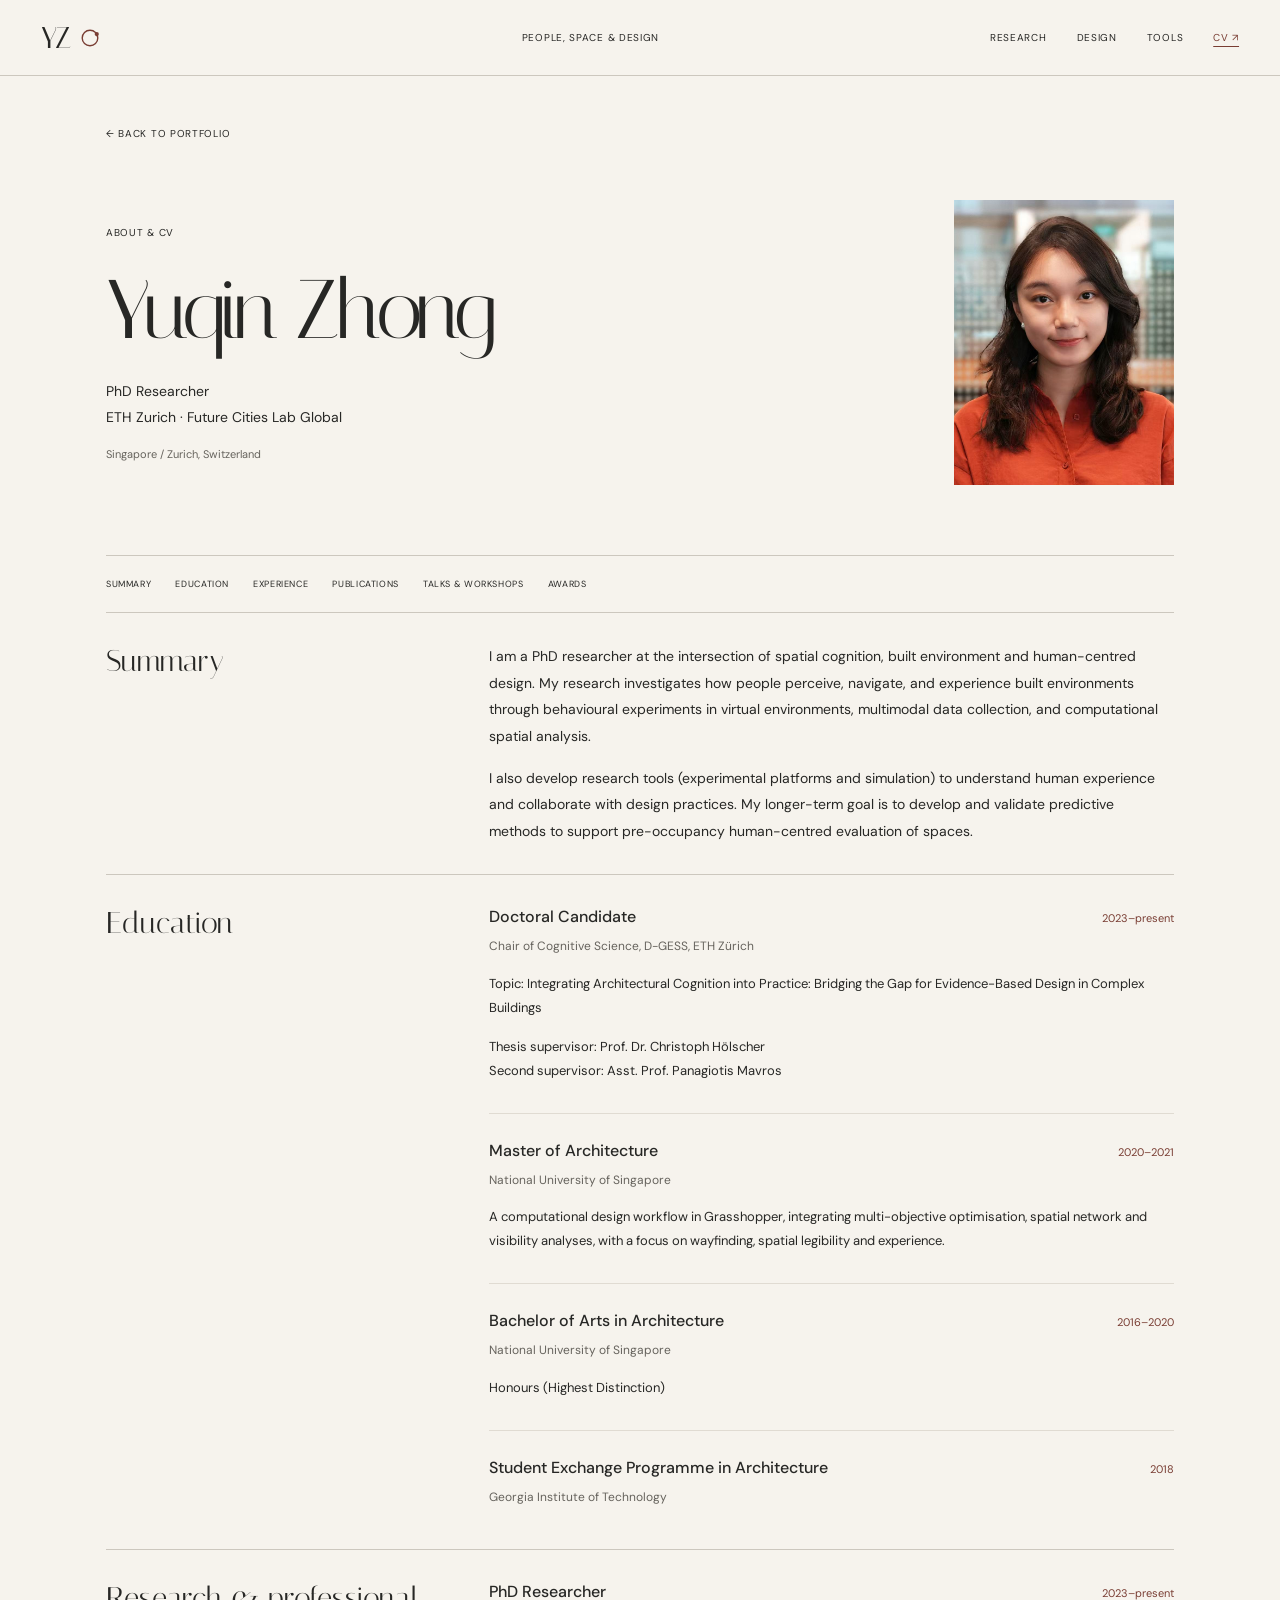
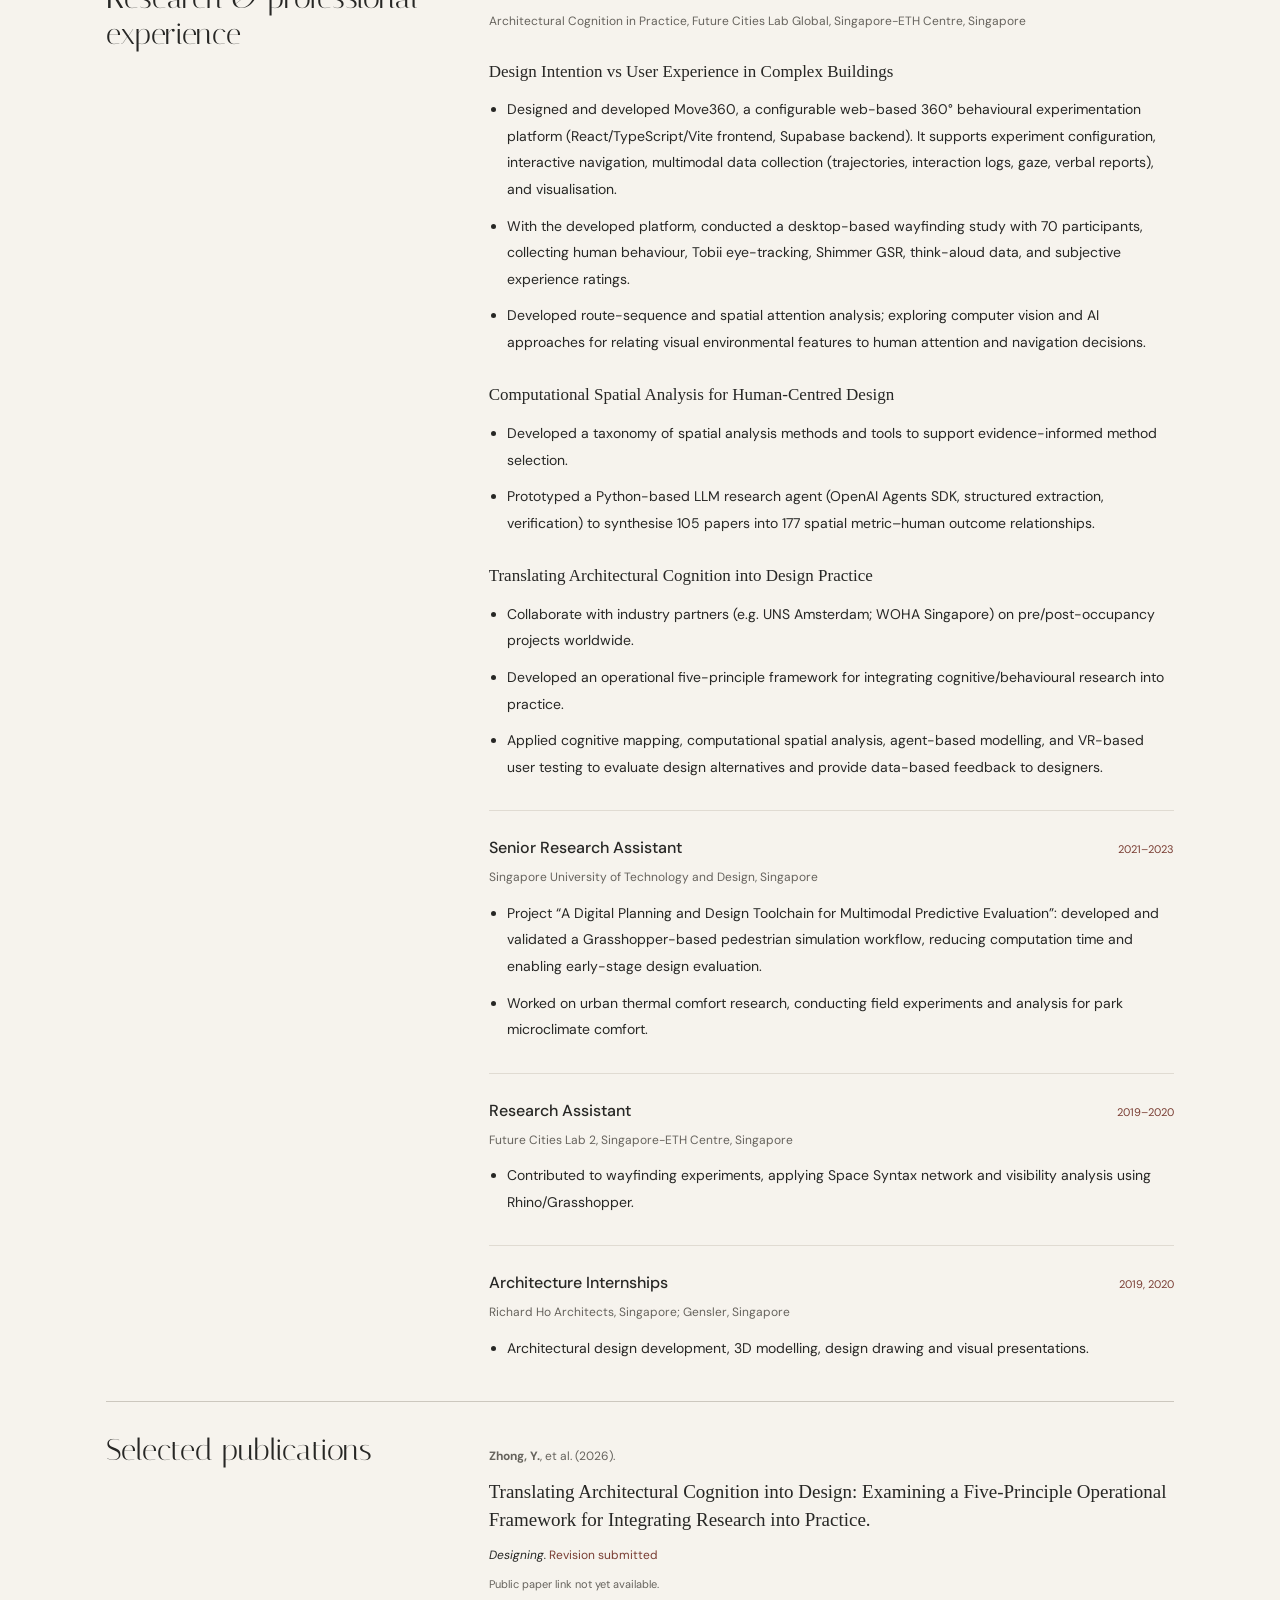
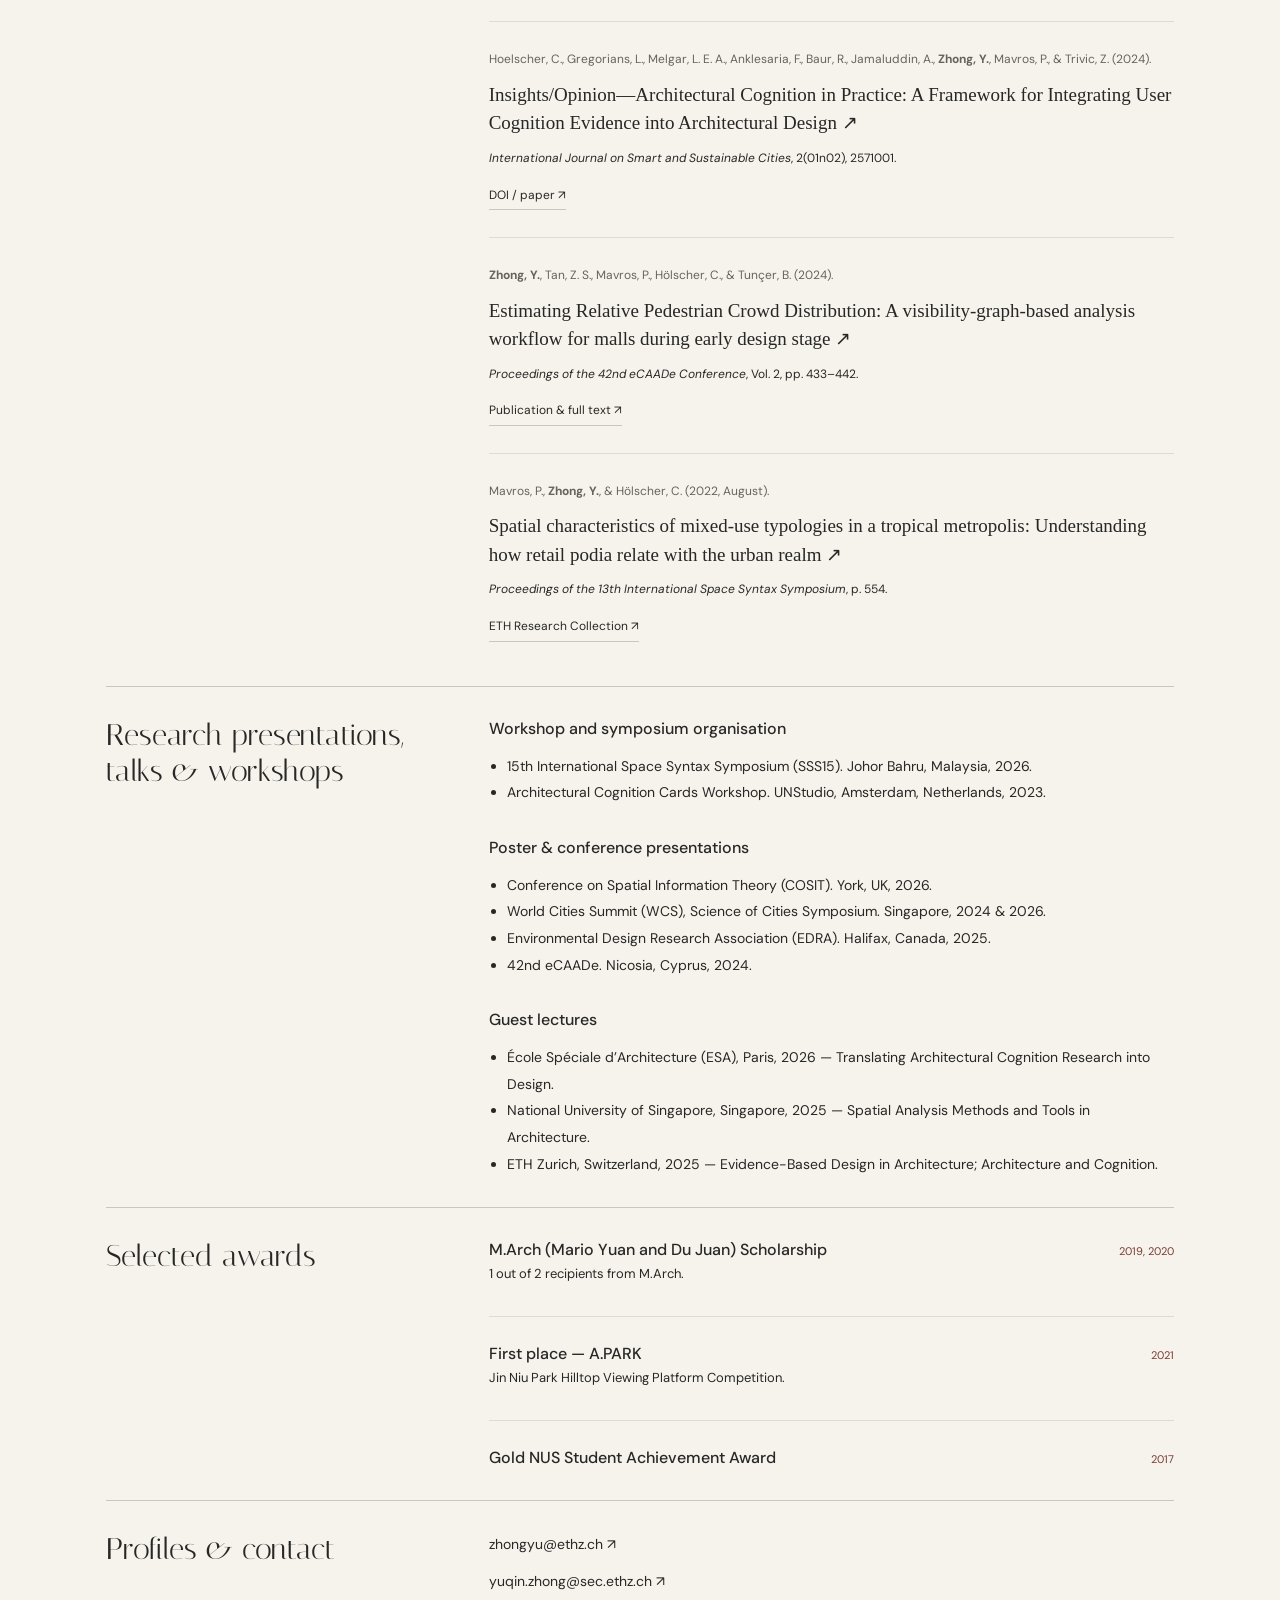
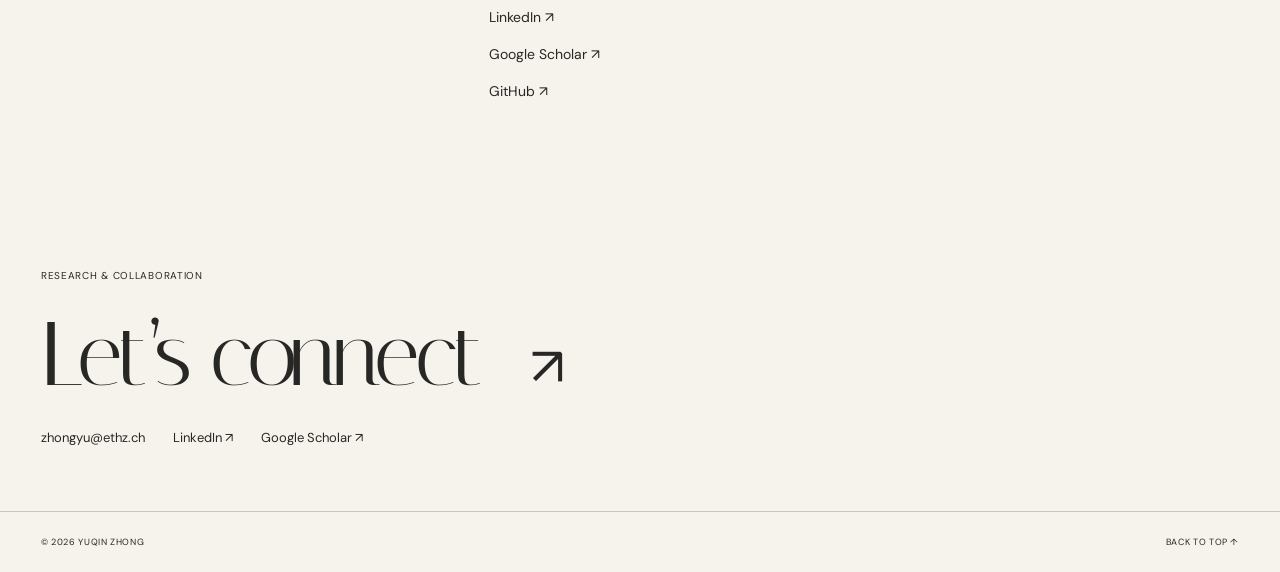
==== commit 5da54975: "Add LinkedIn and Google Scholar to footer and update CV contact details" ====
--- a/cv.html
+++ b/cv.html
@@ -13,5 +13,5 @@
 </ol></div></section>
 <section class="cv-section" id="talks"><h2>Research presentations, talks & workshops</h2><div class="cv-section-body"><h3>Workshop and symposium organisation</h3><ul><li>15th International Space Syntax Symposium (SSS15). Johor Bahru, Malaysia, 2026.</li><li>Architectural Cognition Cards Workshop. UNStudio, Amsterdam, Netherlands, 2023.</li></ul><h3>Poster & conference presentations</h3><ul><li>Conference on Spatial Information Theory (COSIT). York, UK, 2026.</li><li>World Cities Summit (WCS), Science of Cities Symposium. Singapore, 2024 & 2026.</li><li>Environmental Design Research Association (EDRA). Halifax, Canada, 2025.</li><li>42nd eCAADe. Nicosia, Cyprus, 2024.</li></ul><h3>Guest lectures</h3><ul><li>École Spéciale d’Architecture (ESA), Paris, 2026 — Translating Architectural Cognition Research into Design.</li><li>National University of Singapore, Singapore, 2025 — Spatial Analysis Methods and Tools in Architecture.</li><li>ETH Zurich, Switzerland, 2025 — Evidence-Based Design in Architecture; Architecture and Cognition.</li></ul></div></section>
 <section class="cv-section" id="awards"><h2>Selected awards</h2><div class="cv-section-body"><article class="cv-entry"><div class="cv-entry-heading"><h3>M.Arch (Mario Yuan and Du Juan) Scholarship</h3><span class="cv-date">2019, 2020</span></div><p>1 out of 2 recipients from M.Arch.</p></article><article class="cv-entry"><div class="cv-entry-heading"><h3>First place — A.PARK</h3><span class="cv-date">2021</span></div><p>Jin Niu Park Hilltop Viewing Platform Competition.</p></article><article class="cv-entry"><div class="cv-entry-heading"><h3>Gold NUS Student Achievement Award</h3><span class="cv-date">2017</span></div></article></div></section>
-<section class="cv-section" id="profiles"><h2>Profiles & contact</h2><div class="cv-section-body"><div class="cv-links"><a href="mailto:zhongyu@ethz.ch">zhongyu@ethz.ch ↗</a><a href="mailto:zhongyuqin0319@gmail.com">zhongyuqin0319@gmail.com ↗</a><a href="tel:+6593530424">+65 9353 0424</a><a href="https://www.linkedin.com/in/yuqin-zhong-539b4711b/" target="_blank" rel="noopener">LinkedIn ↗</a><a href="https://scholar.google.com/citations?user=FOmfnWUAAAAJ&hl=en" target="_blank" rel="noopener">Google Scholar ↗</a><a href="https://github.com/yuqin-z" target="_blank" rel="noopener">GitHub ↗</a></div></div></section>
-</main><footer id="contact"><div class="contact-top"><span class="eyebrow">Research & collaboration</span><a class="contact-link" href="mailto:zhongyu@ethz.ch">Let’s connect <span aria-hidden="true">↗</span></a><a href="mailto:zhongyu@ethz.ch">zhongyu@ethz.ch</a></div><div class="footer-bottom"><span>© 2026 Yuqin Zhong</span><a href="#top">Back to top ↑</a></div></footer></body></html>
+<section class="cv-section" id="profiles"><h2>Profiles & contact</h2><div class="cv-section-body"><div class="cv-links"><a href="mailto:zhongyu@ethz.ch">zhongyu@ethz.ch ↗</a><a href="mailto:yuqin.zhong@sec.ethz.ch">yuqin.zhong@sec.ethz.ch ↗</a><a href="https://www.linkedin.com/in/yuqin-zhong-539b4711b/" target="_blank" rel="noopener">LinkedIn ↗</a><a href="https://scholar.google.com/citations?user=FOmfnWUAAAAJ&hl=en" target="_blank" rel="noopener">Google Scholar ↗</a><a href="https://github.com/yuqin-z" target="_blank" rel="noopener">GitHub ↗</a></div></div></section>
+</main><footer id="contact"><div class="contact-top"><span class="eyebrow">Research & collaboration</span><a class="contact-link" href="mailto:zhongyu@ethz.ch">Let’s connect <span aria-hidden="true">↗</span></a><div class="contact-meta"><a href="mailto:zhongyu@ethz.ch">zhongyu@ethz.ch</a><a href="https://www.linkedin.com/in/yuqin-zhong-539b4711b/" target="_blank" rel="noopener">LinkedIn ↗</a><a href="https://scholar.google.com/citations?user=FOmfnWUAAAAJ&hl=en" target="_blank" rel="noopener">Google Scholar ↗</a></div></div><div class="footer-bottom"><span>© 2026 Yuqin Zhong</span><a href="#top">Back to top ↑</a></div></footer></body></html>
--- a/styles.css
+++ b/styles.css
@@ -79,7 +79,7 @@
 .contact-top{display:flex;flex-direction:column;align-items:flex-start;padding:65px var(--gutter);gap:24px}
 .contact-link{font-family:var(--serif);font-size:clamp(46px,7vw,110px);line-height:1.1;letter-spacing:-.05em}
 .contact-link span{font-family:var(--sans);font-size:.6em;margin-left:30px}
-.contact-top>a:last-child{font-size:13px}
+.contact-meta{display:flex;flex-wrap:wrap;gap:12px 28px;font-size:13px}
 .footer-bottom{padding:24px var(--gutter);border-top:1px solid var(--line);display:flex;justify-content:space-between;gap:20px;font-size:9px}
 .cv-main{max-width:1150px;margin:auto;padding:45px var(--gutter) 70px}
 .back-link{display:inline-block;margin-bottom:60px}
